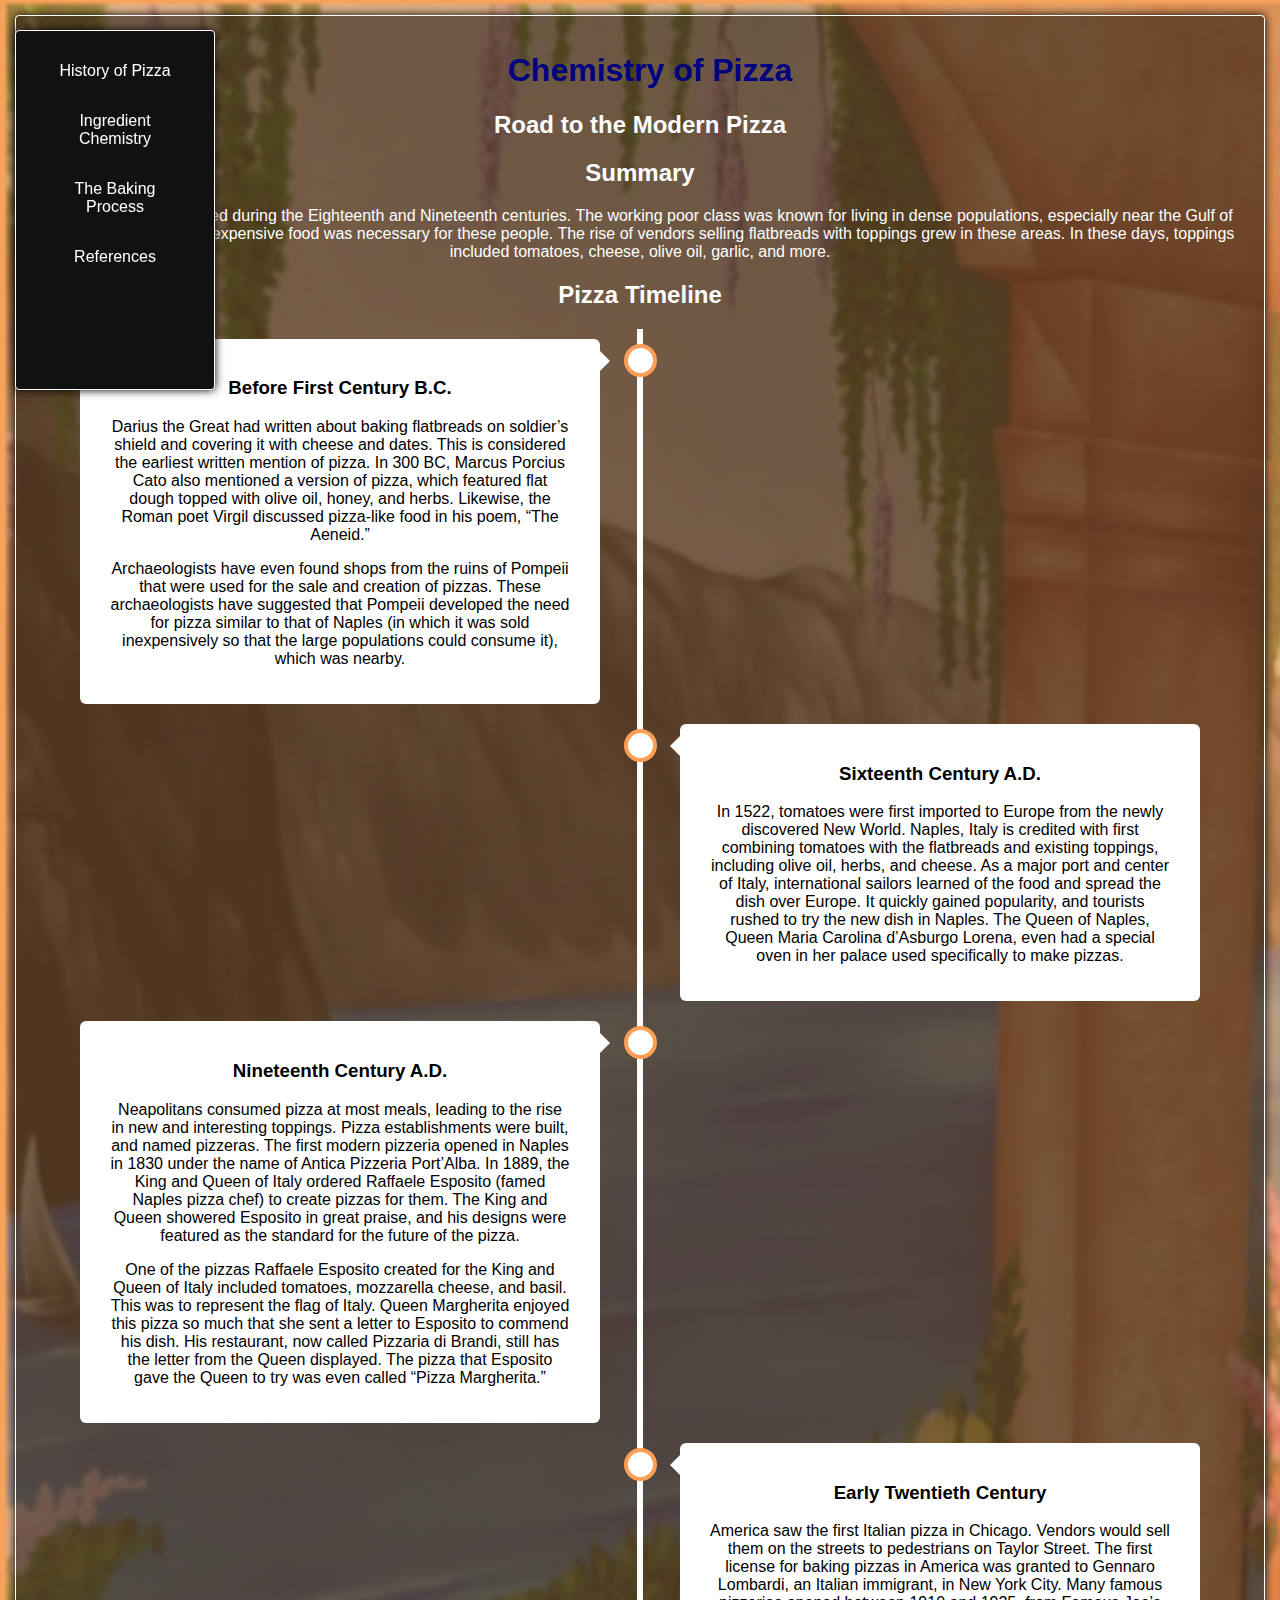
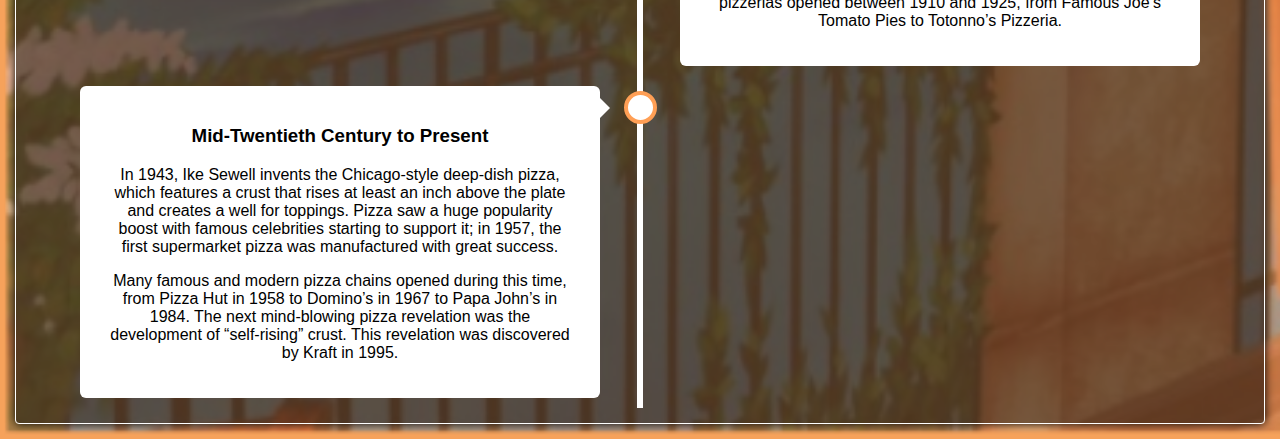
==== index.html @ 778a2cfd "Update index.html" ====
﻿<!DOCTYPE html>
<html>
<head>
  <link rel="stylesheet" type="text/css" href="pizzastyle.css">
  <link rel="stylesheet" type="text/css" href="time.css">
  <title>Chemistry of Pizza</title>
</head>

<body>
<div class="sidenav">
  <a href="./index.html">History of Pizza</a>
  <a href="./ingredients.html">Ingredient Chemistry</a>
  <a href="./baking.html">The Baking Process</a>
  <a href="./sources.html">References</a>
</div>

 <div class="content1">
	 <h1>Chemistry of Pizza</h1>
   
	<h2>Road to the Modern Pizza</h2>
 <h2>Summary</h2>
	<p>The city of Naples thrived during the Eighteenth and Nineteenth centuries. The working poor class was known for living in dense populations, especially near the Gulf of Naples. The need for inexpensive food was necessary for these people. The rise of vendors selling flatbreads with toppings grew in these areas. In these days, toppings included tomatoes, cheese, olive oil, garlic, and more. </p>
    	<h2>Pizza Timeline</h2>
	 <div class="timeline">
  <div class="container left">
    <div class="content">
  <h3>Before First Century B.C.</h3>
   <p>Darius the Great had written about baking flatbreads on soldier’s shield and covering it with cheese and dates. This is considered the earliest written mention of pizza. In 300 BC, Marcus Porcius Cato also mentioned a version of pizza, which featured flat dough topped with olive oil, honey, and herbs. Likewise, the Roman poet Virgil discussed pizza-like food in his poem, “The Aeneid.”</p>
   <p>Archaeologists have even found shops from the ruins of Pompeii that were used for the sale and creation of pizzas. These archaeologists have suggested that Pompeii developed the need for pizza similar to that of Naples (in which it was sold inexpensively so that the large populations could consume it), which was nearby.</p>
  </div>
  </div>
  <div class="container right">
    <div class="content">
<h3>Sixteenth Century A.D.</h3>
   <p>In 1522, tomatoes were first imported to Europe from the newly discovered New World. Naples, Italy is credited with first combining tomatoes with the flatbreads and existing toppings, including olive oil, herbs, and cheese. As a major port and center of Italy, international sailors learned of the food and spread the dish over Europe. It quickly gained popularity, and tourists rushed to try the new dish in Naples. The Queen of Naples, Queen Maria Carolina d’Asburgo Lorena, even had a special oven in her palace used specifically to make pizzas.</p>
	</div>
  </div>
  <div class="container left">
    <div class="content">    
  <h3>Nineteenth Century A.D.</h3>
   <p>Neapolitans consumed pizza at most meals, leading to the rise in new and interesting toppings. Pizza establishments were built, and named pizzeras. The first modern pizzeria opened in Naples in 1830 under the name of Antica Pizzeria Port’Alba. In 1889, the King and Queen of Italy ordered Raffaele Esposito (famed Naples pizza chef) to create pizzas for them. The King and Queen showered Esposito in great praise, and his designs were featured as the standard for the future of the pizza.</p>
   <p>One of the pizzas Raffaele Esposito created for the King and Queen of Italy included tomatoes, mozzarella cheese, and basil. This was to represent the flag of Italy. Queen Margherita enjoyed this pizza so much that she sent a letter to Esposito to commend his dish. His restaurant, now called Pizzaria di Brandi, still has the letter from the Queen displayed. The pizza that Esposito gave the Queen to try was even called “Pizza Margherita.”</p>
	    </div>
  </div>
  <div class="container right">
    <div class="content">
  <h3>Early Twentieth Century</h3>
   <p>America saw the first Italian pizza in Chicago. Vendors would sell them on the streets to pedestrians on Taylor Street. The first license for baking pizzas in America was granted to Gennaro Lombardi, an Italian immigrant, in New York City. Many famous pizzerias opened between 1910 and 1925, from Famous Joe’s Tomato Pies to Totonno’s Pizzeria.</p>
  </div>
  </div>
  <div class="container left">
    <div class="content">
<h3>Mid-Twentieth Century to Present</h3>
   <p>In 1943, Ike Sewell invents the Chicago-style deep-dish pizza, which features a crust that rises at least an inch above the plate and creates a well for toppings. Pizza saw a huge popularity boost with famous celebrities starting to support it; in 1957, the first supermarket pizza was manufactured with great success.</p>
   <p>Many famous and modern pizza chains opened during this time, from Pizza Hut in 1958 to Domino’s in 1967 to Papa John’s in 1984. The next mind-blowing pizza revelation was the development of “self-rising” crust. This revelation was discovered by Kraft in 1995.</p>
 </div>
  </div>
	  </div>
</body>
</html>
---- pizzastyle.css ----
body {
    
    background-image: url("pizzabeige.PNG");
    background-repeat: no-repeat;
    background-size: cover;
}

#borderimg {
    border: 10px solid transparent;
    padding: 15px;
    border-image: url("slice.png") 30 round;
}

body > div {
    text-align: center;
    padding: 15px;
    color: white;
    border: 1px solid white;
    border-radius: 4px;
    box-shadow: 0px 0px 10px black;
    background-color: rgba(.8, .8, .8, 0.5);
    margin: 15px;
    
}

h1 {
    color: navy;
    margin-left: 20px;
}

* {
    box-sizing: border-box;
}

body {
    margin: 0;
    font-family: Arial, Helvetica, sans-serif;
}

/* Style the side navigation */
.sidenav {
    height: 40vh;
    width: 200px;
    position: fixed;
    z-index: 1;
    top: 5;
    left: 0;
    background-color: #111;
    overflow-x: hidden;
}


/* Side navigation links */
.sidenav a {
    color: white;
    padding: 16px;
    text-decoration: none;
    display: block;
}

/* Change color on hover */
.sidenav a:hover {
    background-color: #ddd;
    color: black;
}
.content2 {
    margin-left: 200px;
    
/* Style the content */
.content1 {
    margin-left: 200px;
    padding-left: 20px;
}
---- time.css ----
* {
    box-sizing: border-box;
}

body {
    background-color: #474e5d;
    font-family: Helvetica, sans-serif;
}

/* The actual timeline (the vertical ruler) */
.timeline {
    position: relative;
    max-width: 1200px;
    margin: 0 auto;
}

/* The actual timeline (the vertical ruler) */
.timeline::after {
    content: '';
    position: absolute;
    width: 6px;
    background-color: white;
    top: 0;
    bottom: 0;
    left: 50%;
    margin-left: -3px;
}

/* Container around content */
.container {
    padding: 10px 40px;
    position: relative;
    background-color: inherit;
    width: 50%;
}

/* The circles on the timeline */
.container::after {
    content: '';
    position: absolute;
    width: 25px;
    height: 25px;
    right: -17px;
    background-color: white;
    border: 4px solid #FF9F55;
    top: 15px;
    border-radius: 50%;
    z-index: 1;
}

/* Place the container to the left */
.left {
    left: 0;
}

/* Place the container to the right */
.right {
    left: 50%;
}

/* Add arrows to the left container (pointing right) */
.left::before {
    content: " ";
    height: 0;
    position: absolute;
    top: 22px;
    width: 0;
    z-index: 1;
    right: 30px;
    border: medium solid white;
    border-width: 10px 0 10px 10px;
    border-color: transparent transparent transparent white;
}

/* Add arrows to the right container (pointing left) */
.right::before {
    content: " ";
    height: 0;
    position: absolute;
    top: 22px;
    width: 0;
    z-index: 1;
    left: 30px;
    border: medium solid white;
    border-width: 10px 10px 10px 0;
    border-color: transparent white transparent transparent;
}

/* Fix the circle for containers on the right side */
.right::after {
    left: -16px;
}

/* The actual content */
.content {
    padding: 20px 30px;
    background-color: white;
    position: relative;
    border-radius: 6px;
    color: black;
}

/* Media queries - Responsive timeline on screens less than 600px wide */
@media screen and (max-width: 600px) {
  /* Place the timelime to the left */
  .timeline::after {
    left: 31px;
  }
  
  /* Full-width containers */
  .container {
    width: 100%;
    padding-left: 70px;
    padding-right: 25px;
  }
  
  /* Make sure that all arrows are pointing leftwards */
  .container::before {
    left: 60px;
    border: medium solid white;
    border-width: 10px 10px 10px 0;
    border-color: transparent white transparent transparent;
  }

  /* Make sure all circles are at the same spot */
  .left::after, .right::after {
    left: 15px;
  }
  
  /* Make all right containers behave like the left ones */
  .right {
    left: 0%;
  }
}
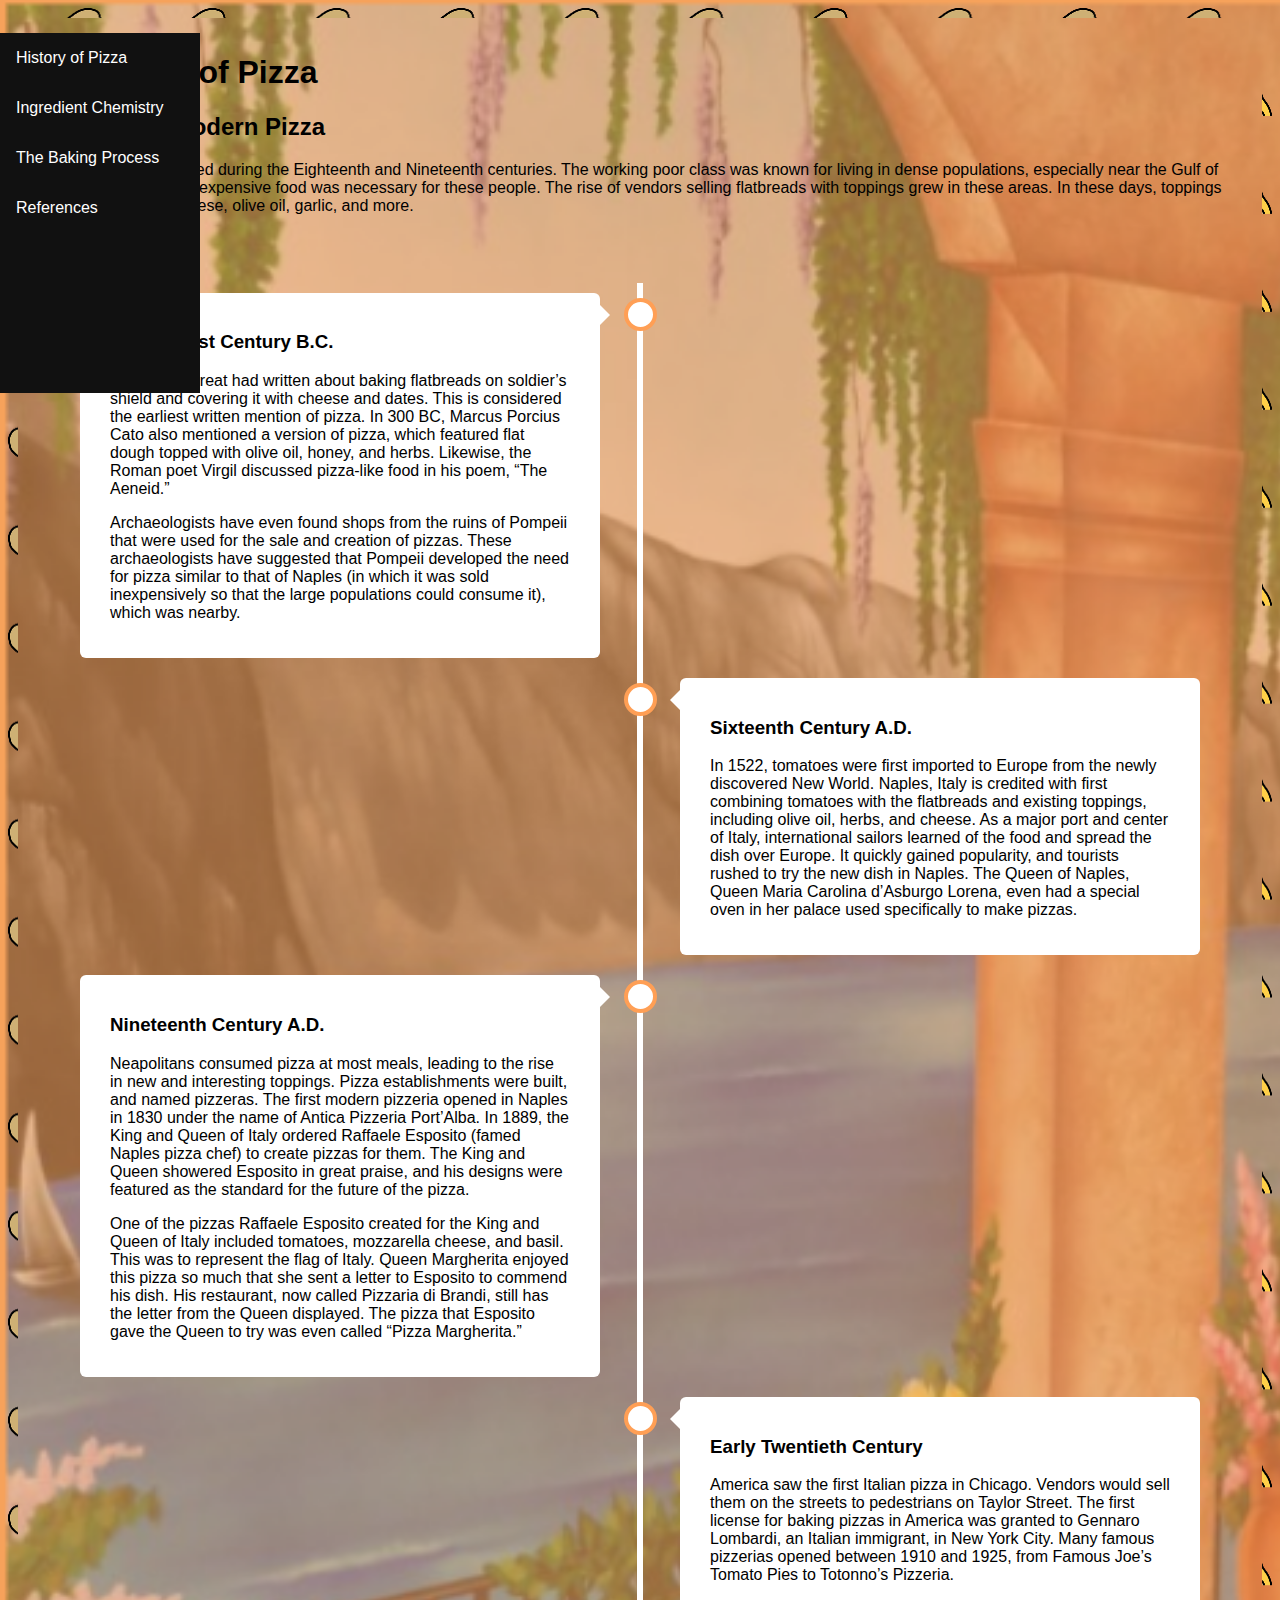
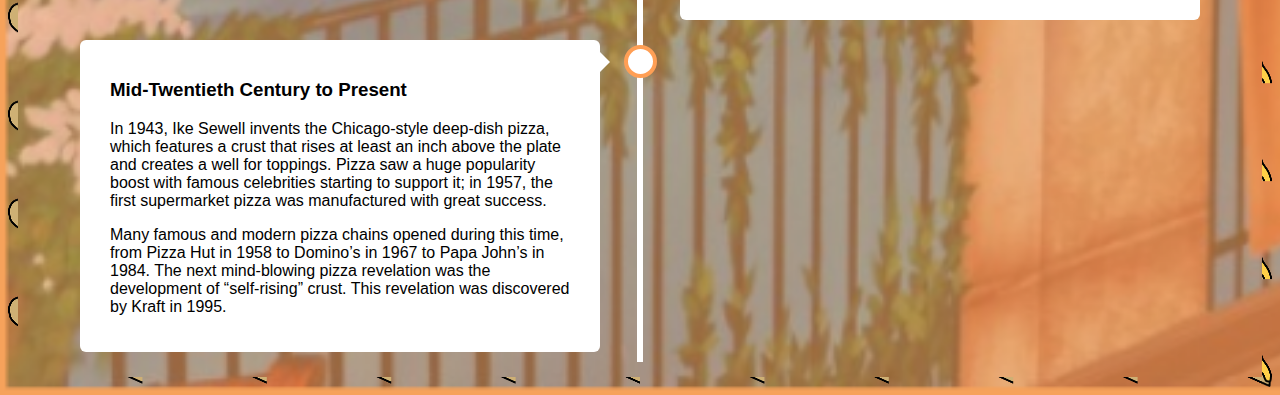
==== commit 093c1e77: "Update index.html" ====
--- a/index.html
+++ b/index.html
@@ -18,7 +18,6 @@
 	 <h1>Chemistry of Pizza</h1>
    
 	<h2>Road to the Modern Pizza</h2>
- <h2>Summary</h2>
 	<p>The city of Naples thrived during the Eighteenth and Nineteenth centuries. The working poor class was known for living in dense populations, especially near the Gulf of Naples. The need for inexpensive food was necessary for these people. The rise of vendors selling flatbreads with toppings grew in these areas. In these days, toppings included tomatoes, cheese, olive oil, garlic, and more. </p>
     	<h2>Pizza Timeline</h2>
 	 <div class="timeline">
--- a/pizzastyle.css
+++ b/pizzastyle.css
@@ -3,13 +3,10 @@
     background-image: url("pizzabeige.PNG");
     background-repeat: no-repeat;
     background-size: cover;
-}
-
-#borderimg {
     border: 10px solid transparent;
     padding: 15px;
     border-image: url("slice.png") 30 round;
-}
+
 
 body > div {
     text-align: center;
@@ -23,10 +20,7 @@
     
 }
 
-h1 {
-    color: navy;
-    margin-left: 20px;
-}
+
 
 * {
     box-sizing: border-box;
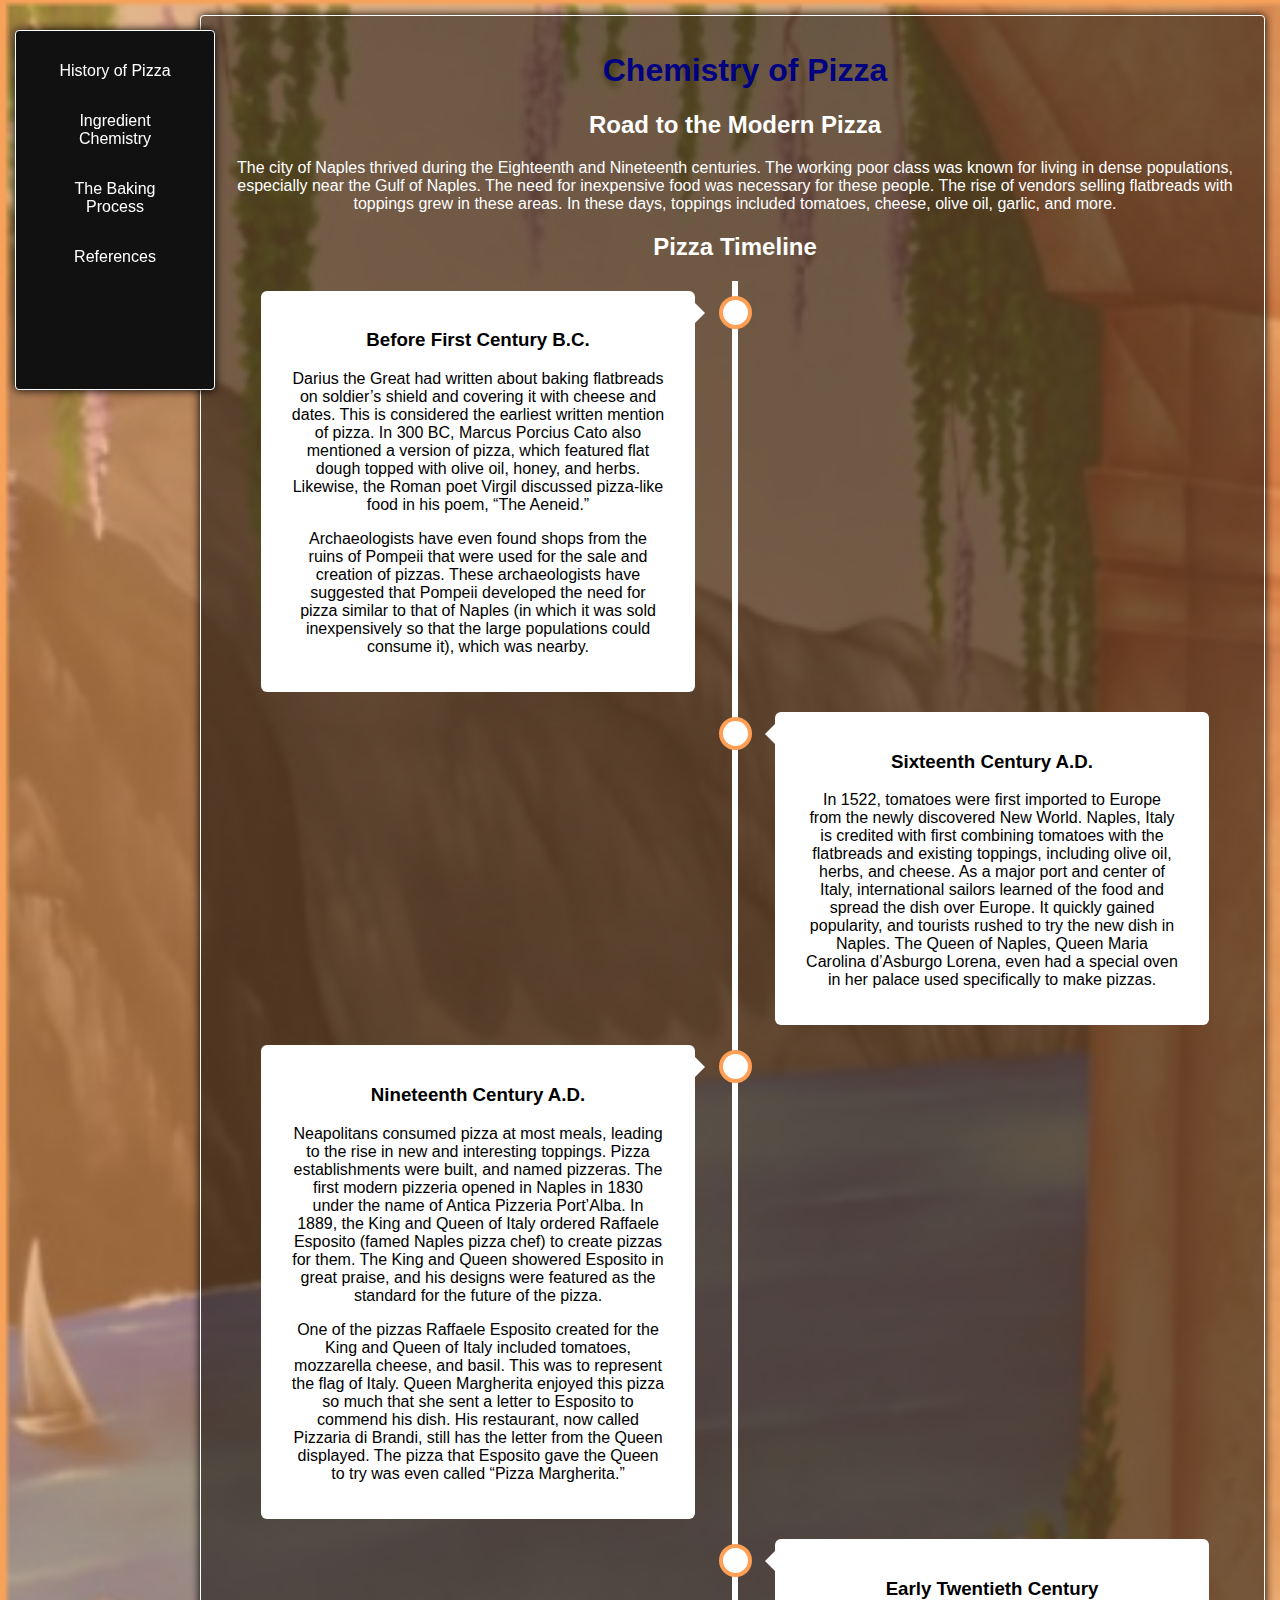
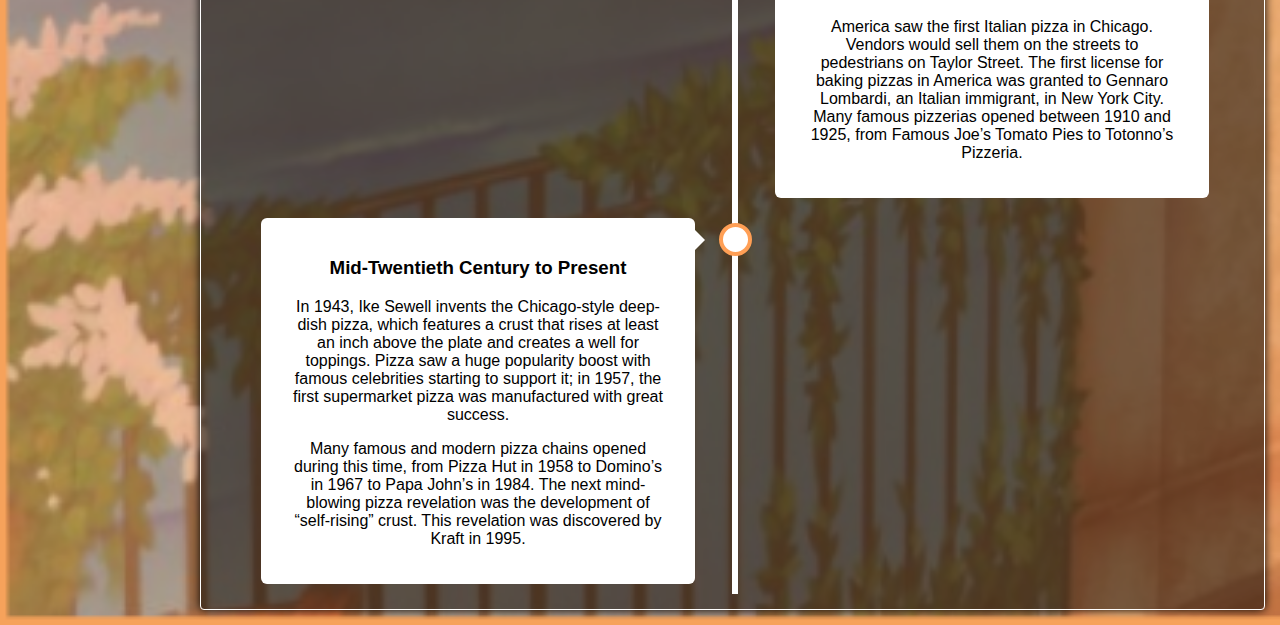
==== commit f4857350: "Update index.html" ====
--- a/index.html
+++ b/index.html
@@ -16,6 +16,7 @@
 
  <div class="content1">
 	 <h1>Chemistry of Pizza</h1>
+	 <div>
    
 	<h2>Road to the Modern Pizza</h2>
 	<p>The city of Naples thrived during the Eighteenth and Nineteenth centuries. The working poor class was known for living in dense populations, especially near the Gulf of Naples. The need for inexpensive food was necessary for these people. The rise of vendors selling flatbreads with toppings grew in these areas. In these days, toppings included tomatoes, cheese, olive oil, garlic, and more. </p>
@@ -54,6 +55,7 @@
    <p>Many famous and modern pizza chains opened during this time, from Pizza Hut in 1958 to Domino’s in 1967 to Papa John’s in 1984. The next mind-blowing pizza revelation was the development of “self-rising” crust. This revelation was discovered by Kraft in 1995.</p>
  </div>
   </div>
+		 </div>
 	  </div>
 </body>
 </html>
--- a/pizzastyle.css
+++ b/pizzastyle.css
@@ -3,10 +3,13 @@
     background-image: url("pizzabeige.PNG");
     background-repeat: no-repeat;
     background-size: cover;
+}
+
+#borderimg {
     border: 10px solid transparent;
     padding: 15px;
-    border-image: url("slice.png") 30 round;
-
+    border-image: url(slice.png) 30 round;
+}
 
 body > div {
     text-align: center;
@@ -20,7 +23,10 @@
     
 }
 
-
+h1 {
+    color: navy;
+    margin-left: 20px;
+}
 
 * {
     box-sizing: border-box;
@@ -57,12 +63,26 @@
     background-color: #ddd;
     color: black;
 }
-.content2 {
-    margin-left: 200px;
-    
+
 /* Style the content */
 .content1 {
     margin-left: 200px;
     padding-left: 20px;
 }
+</style>
+</head>
+<body>
 
+<div class="sidenav">
+  <a href="#">Link</a>
+  <a href="#">Link</a>
+  <a href="#">Link</a>
+</div>
+
+<div class="content">
+  <h2>CSS Template</h2>
+  <p>A full-height, fixed sidenav and content.</p>
+</div>
+
+</body>
+</html>
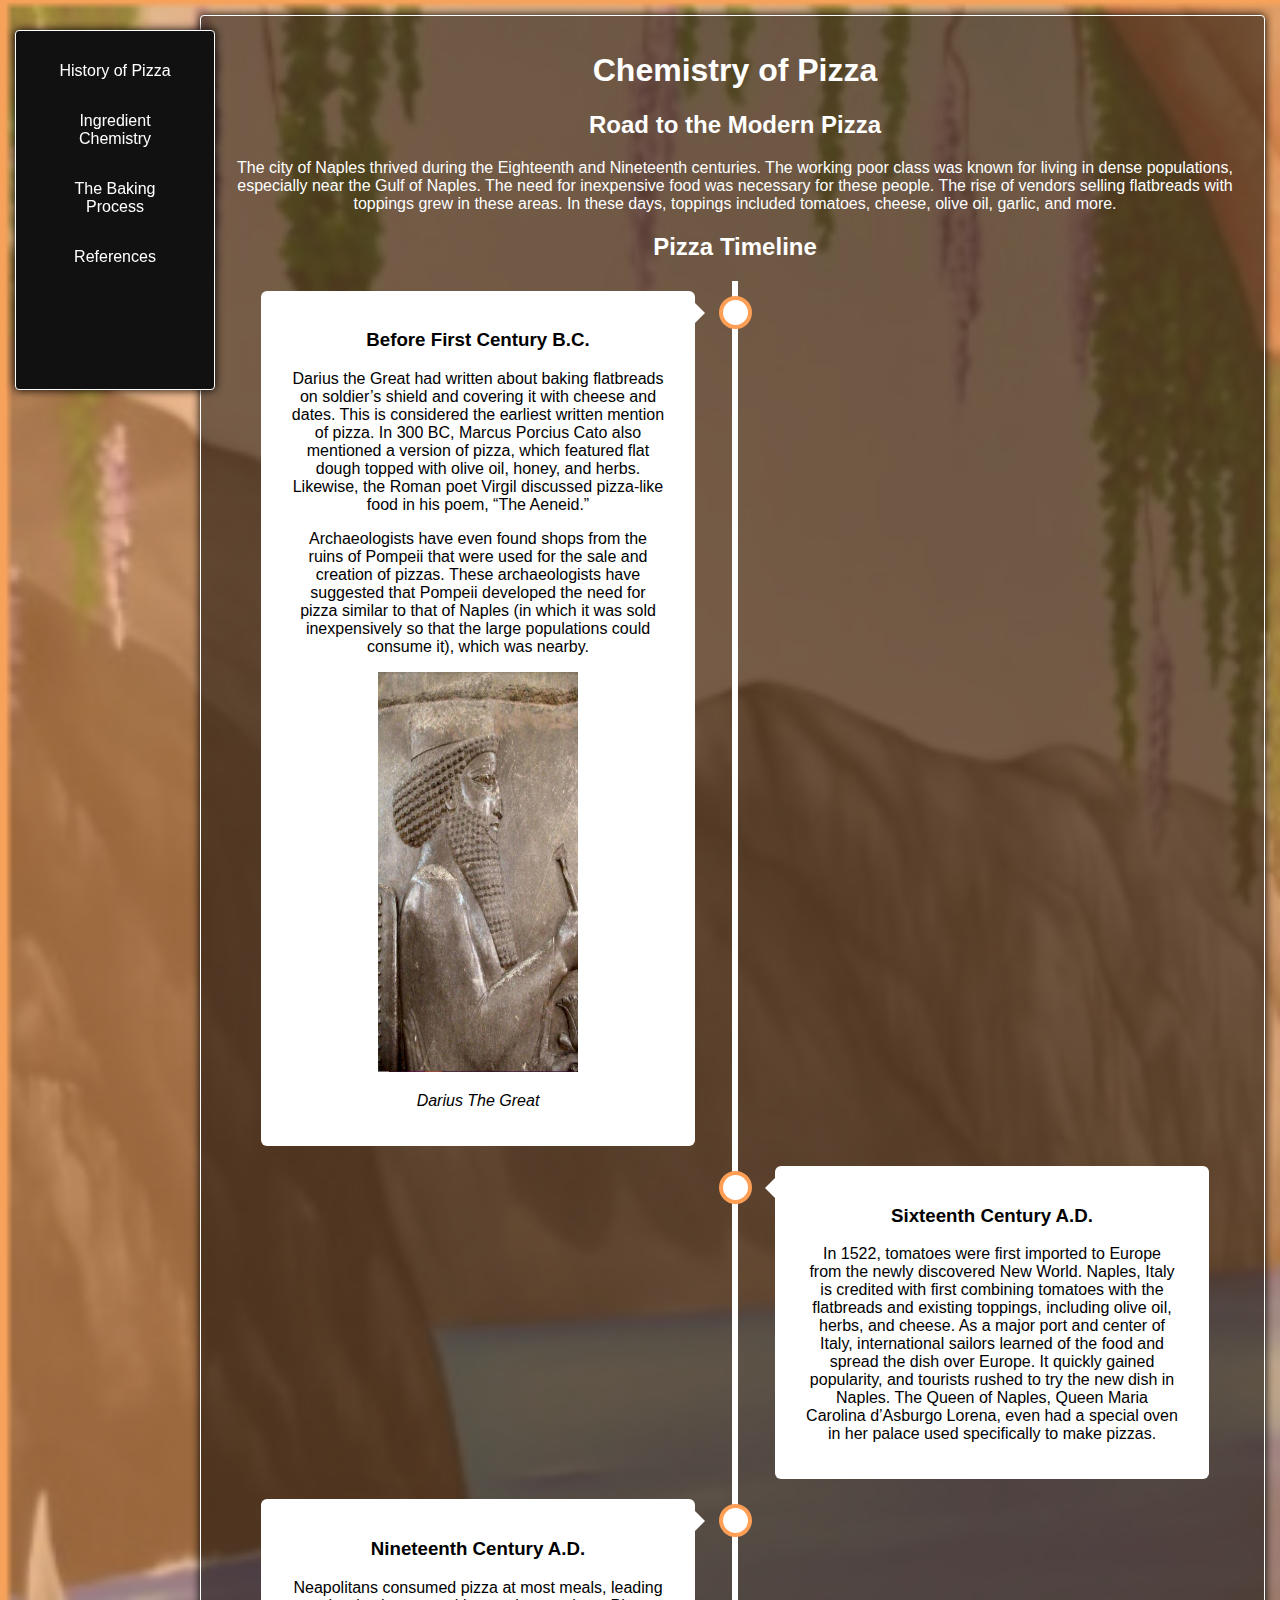
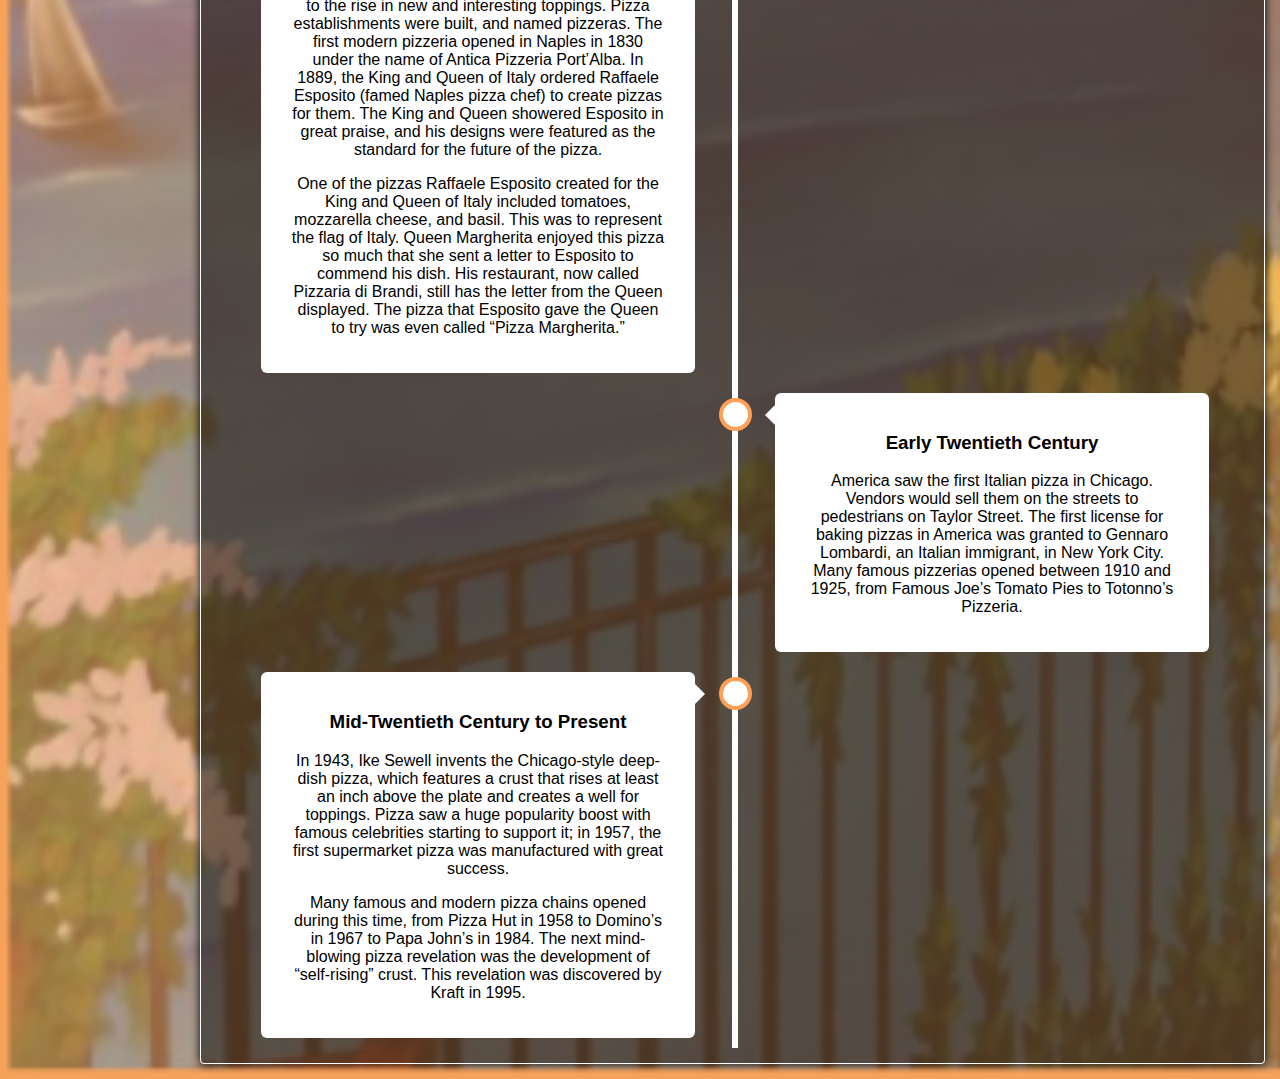
==== commit 41d2c4d4: "Update index.html" ====
--- a/index.html
+++ b/index.html
@@ -27,7 +27,9 @@
   <h3>Before First Century B.C.</h3>
    <p>Darius the Great had written about baking flatbreads on soldier’s shield and covering it with cheese and dates. This is considered the earliest written mention of pizza. In 300 BC, Marcus Porcius Cato also mentioned a version of pizza, which featured flat dough topped with olive oil, honey, and herbs. Likewise, the Roman poet Virgil discussed pizza-like food in his poem, “The Aeneid.”</p>
    <p>Archaeologists have even found shops from the ruins of Pompeii that were used for the sale and creation of pizzas. These archaeologists have suggested that Pompeii developed the need for pizza similar to that of Naples (in which it was sold inexpensively so that the large populations could consume it), which was nearby.</p>
-  </div>
+  <img src="darius.PNG"  width="200" height="400">
+	    <p><i>Darius The Great</i></p>
+	  </div>
   </div>
   <div class="container right">
     <div class="content">
--- a/pizzastyle.css
+++ b/pizzastyle.css
@@ -23,10 +23,7 @@
     
 }
 
-h1 {
-    color: navy;
-    margin-left: 20px;
-}
+
 
 * {
     box-sizing: border-box;
@@ -63,8 +60,13 @@
     background-color: #ddd;
     color: black;
 }
+.column {
+    column-count: 4;
+}
+.content2 {
+    margin-left: 200px;
+}
 
-/* Style the content */
 .content1 {
     margin-left: 200px;
     padding-left: 20px;
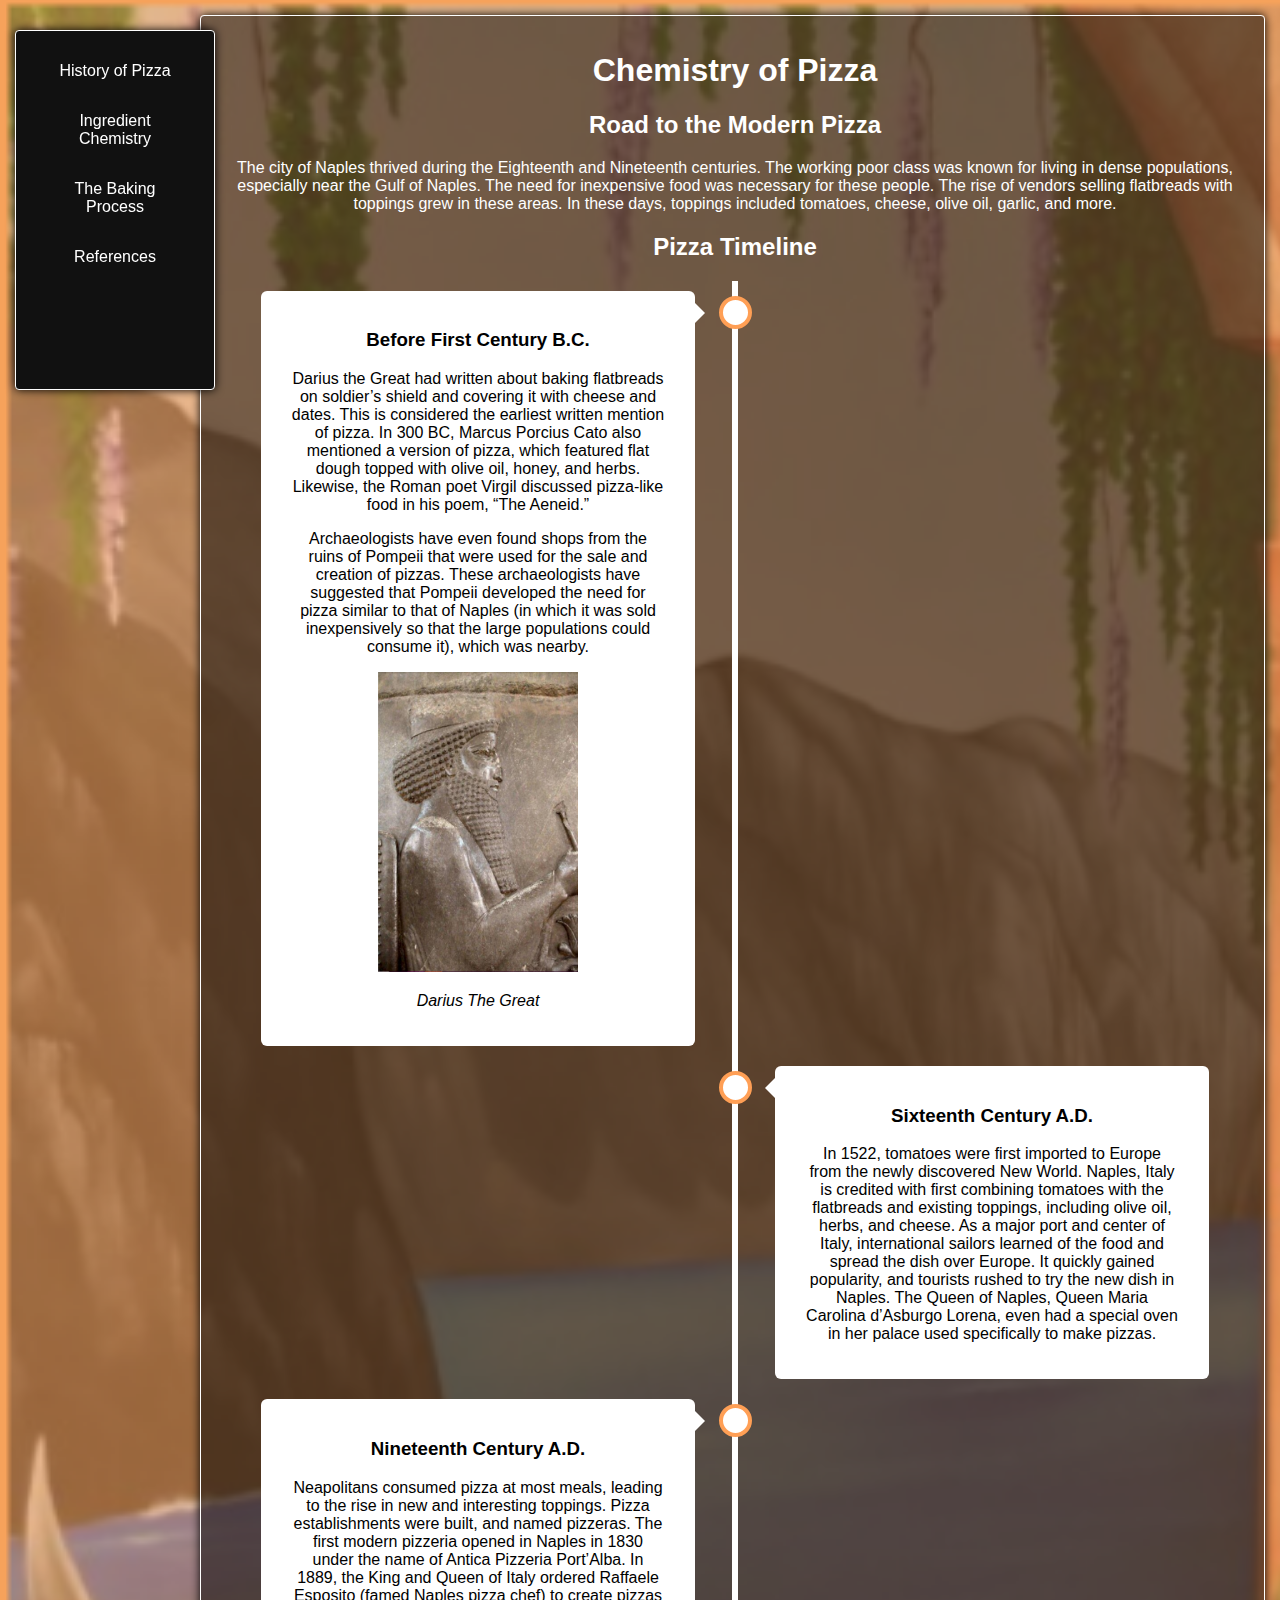
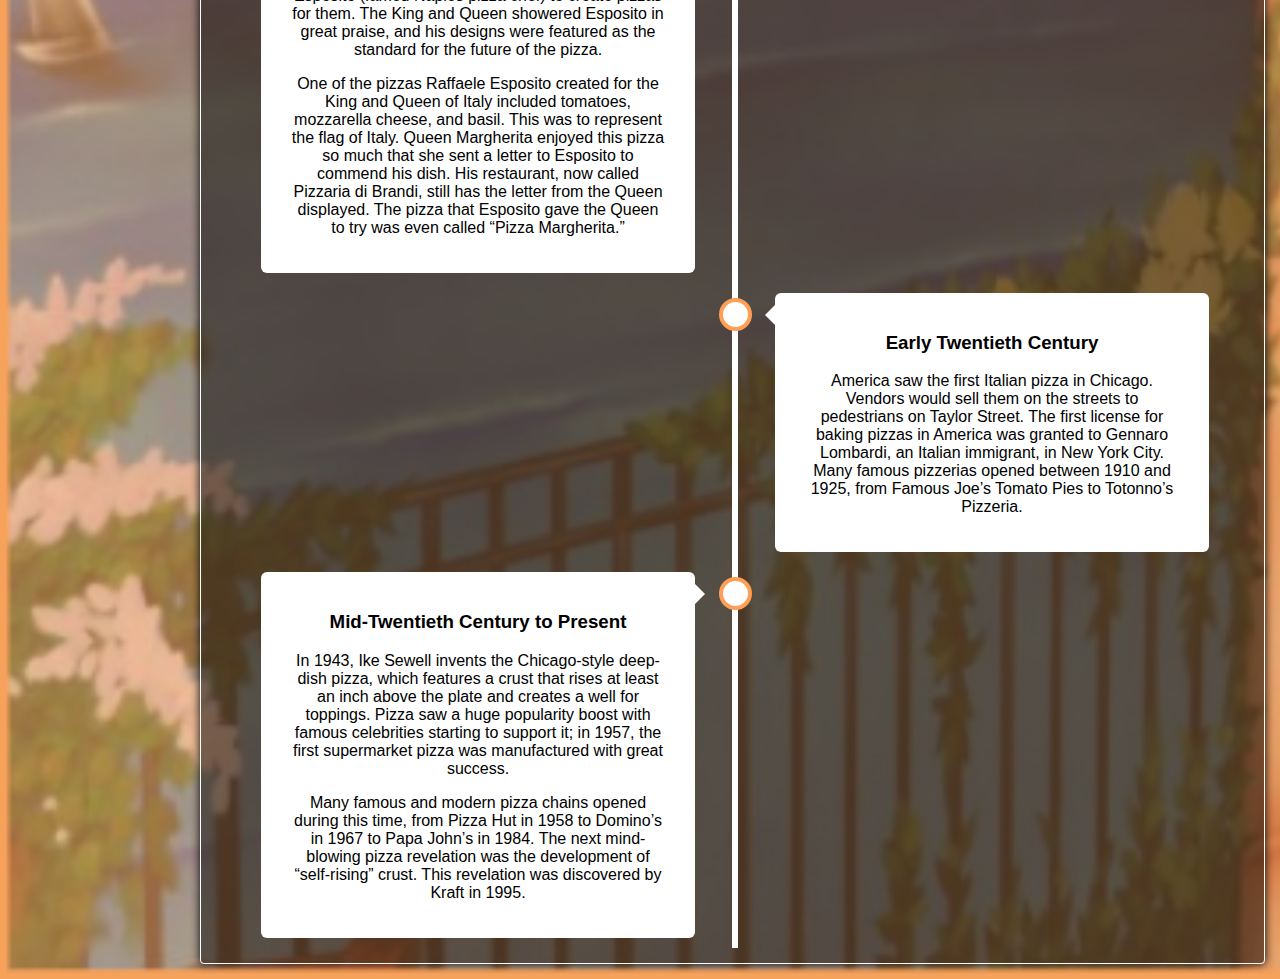
==== commit 20852c27: "Update index.html" ====
--- a/index.html
+++ b/index.html
@@ -27,7 +27,7 @@
   <h3>Before First Century B.C.</h3>
    <p>Darius the Great had written about baking flatbreads on soldier’s shield and covering it with cheese and dates. This is considered the earliest written mention of pizza. In 300 BC, Marcus Porcius Cato also mentioned a version of pizza, which featured flat dough topped with olive oil, honey, and herbs. Likewise, the Roman poet Virgil discussed pizza-like food in his poem, “The Aeneid.”</p>
    <p>Archaeologists have even found shops from the ruins of Pompeii that were used for the sale and creation of pizzas. These archaeologists have suggested that Pompeii developed the need for pizza similar to that of Naples (in which it was sold inexpensively so that the large populations could consume it), which was nearby.</p>
-  <img src="darius.PNG"  width="200" height="400">
+  <img src="darius.PNG"  width="200" height="300">
 	    <p><i>Darius The Great</i></p>
 	  </div>
   </div>
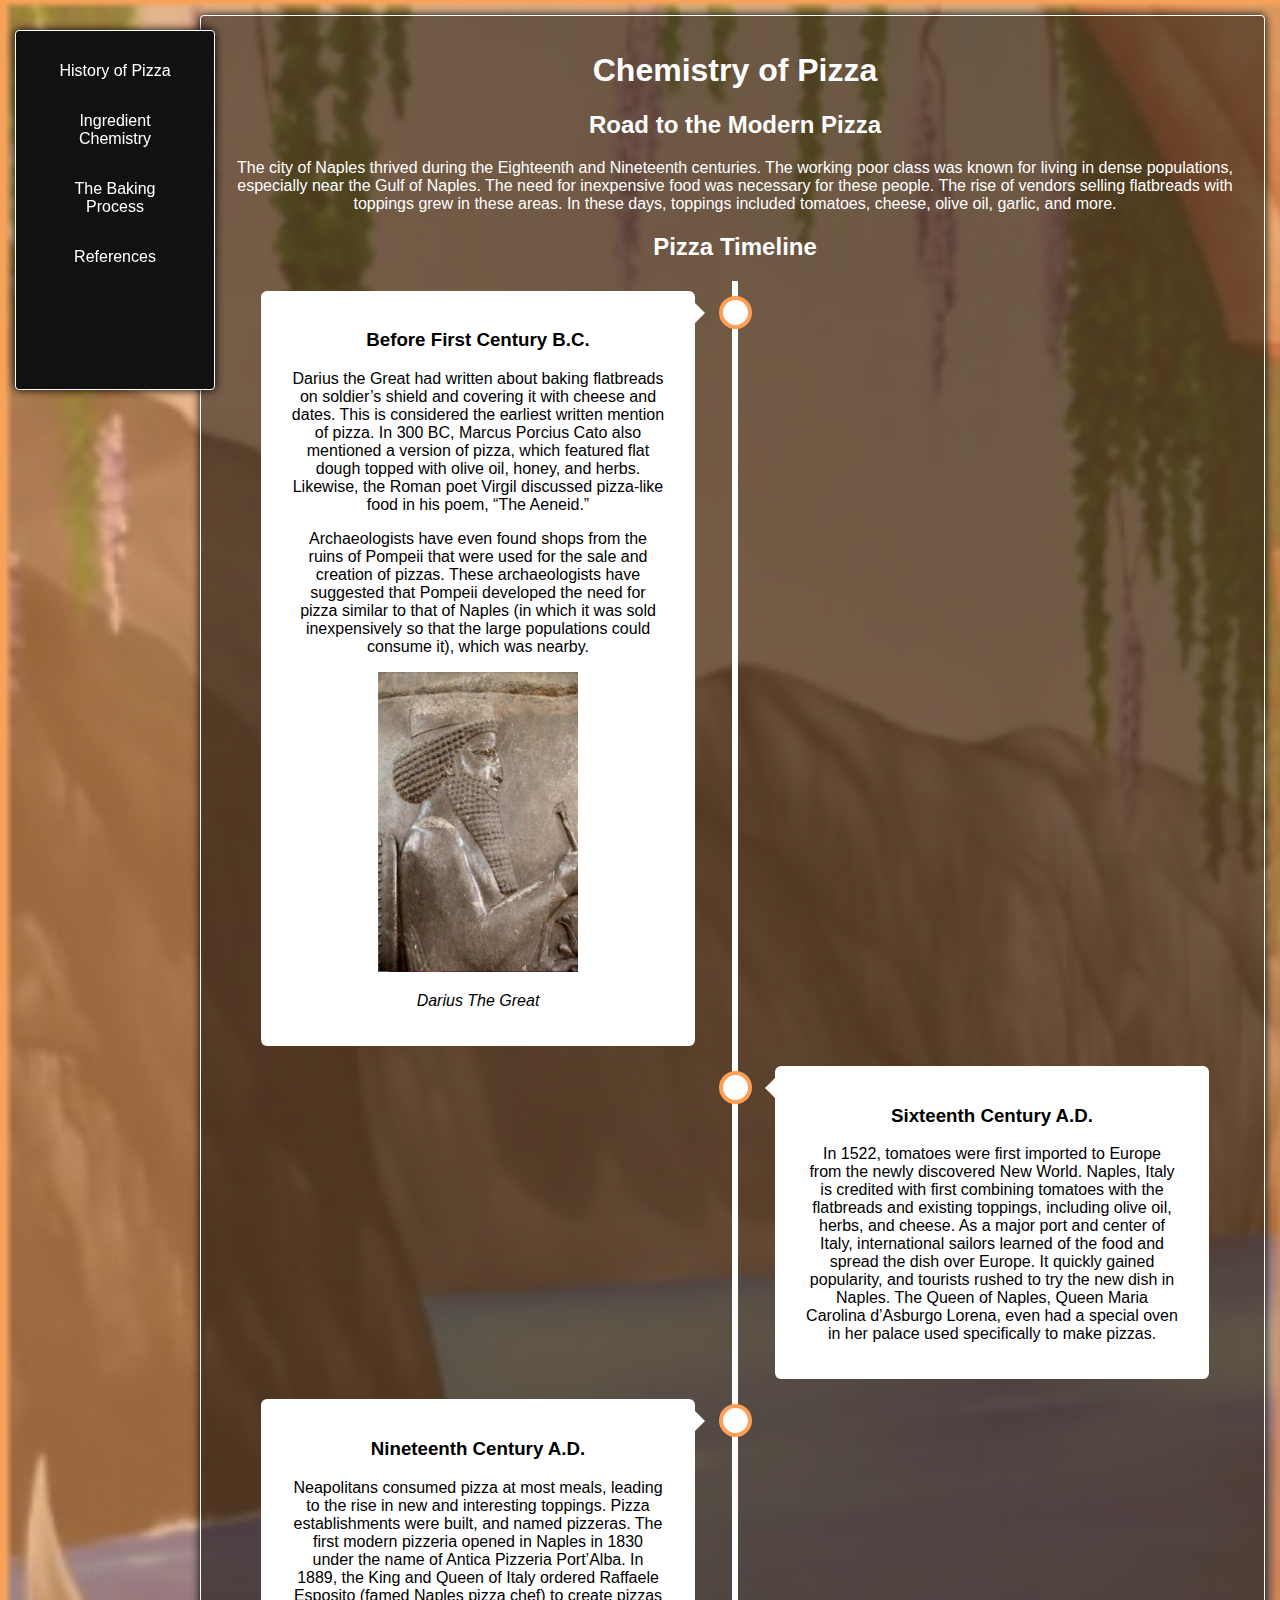
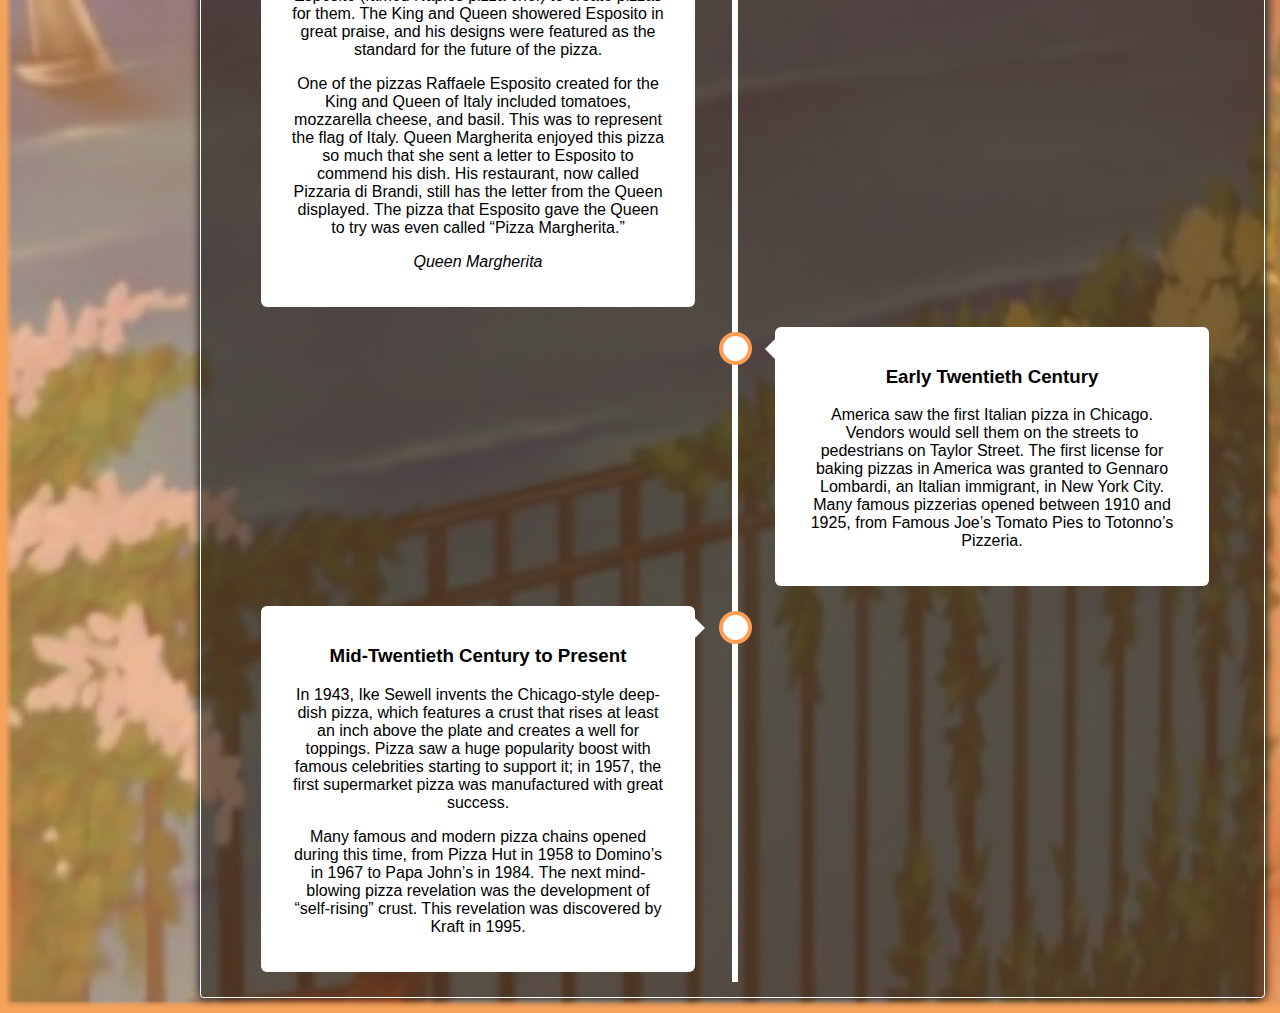
==== commit 11039162: "Update index.html" ====
--- a/index.html
+++ b/index.html
@@ -42,6 +42,8 @@
   <h3>Nineteenth Century A.D.</h3>
    <p>Neapolitans consumed pizza at most meals, leading to the rise in new and interesting toppings. Pizza establishments were built, and named pizzeras. The first modern pizzeria opened in Naples in 1830 under the name of Antica Pizzeria Port’Alba. In 1889, the King and Queen of Italy ordered Raffaele Esposito (famed Naples pizza chef) to create pizzas for them. The King and Queen showered Esposito in great praise, and his designs were featured as the standard for the future of the pizza.</p>
    <p>One of the pizzas Raffaele Esposito created for the King and Queen of Italy included tomatoes, mozzarella cheese, and basil. This was to represent the flag of Italy. Queen Margherita enjoyed this pizza so much that she sent a letter to Esposito to commend his dish. His restaurant, now called Pizzaria di Brandi, still has the letter from the Queen displayed. The pizza that Esposito gave the Queen to try was even called “Pizza Margherita.”</p>
+	    <p> </p>
+	    <p><i>Queen Margherita</i></p>
 	    </div>
   </div>
   <div class="container right">
--- a/pizzastyle.css
+++ b/pizzastyle.css
@@ -60,6 +60,9 @@
     background-color: #ddd;
     color: black;
 }
+.column2 {
+    column-count: 9;
+}
 .column {
     column-count: 4;
 }
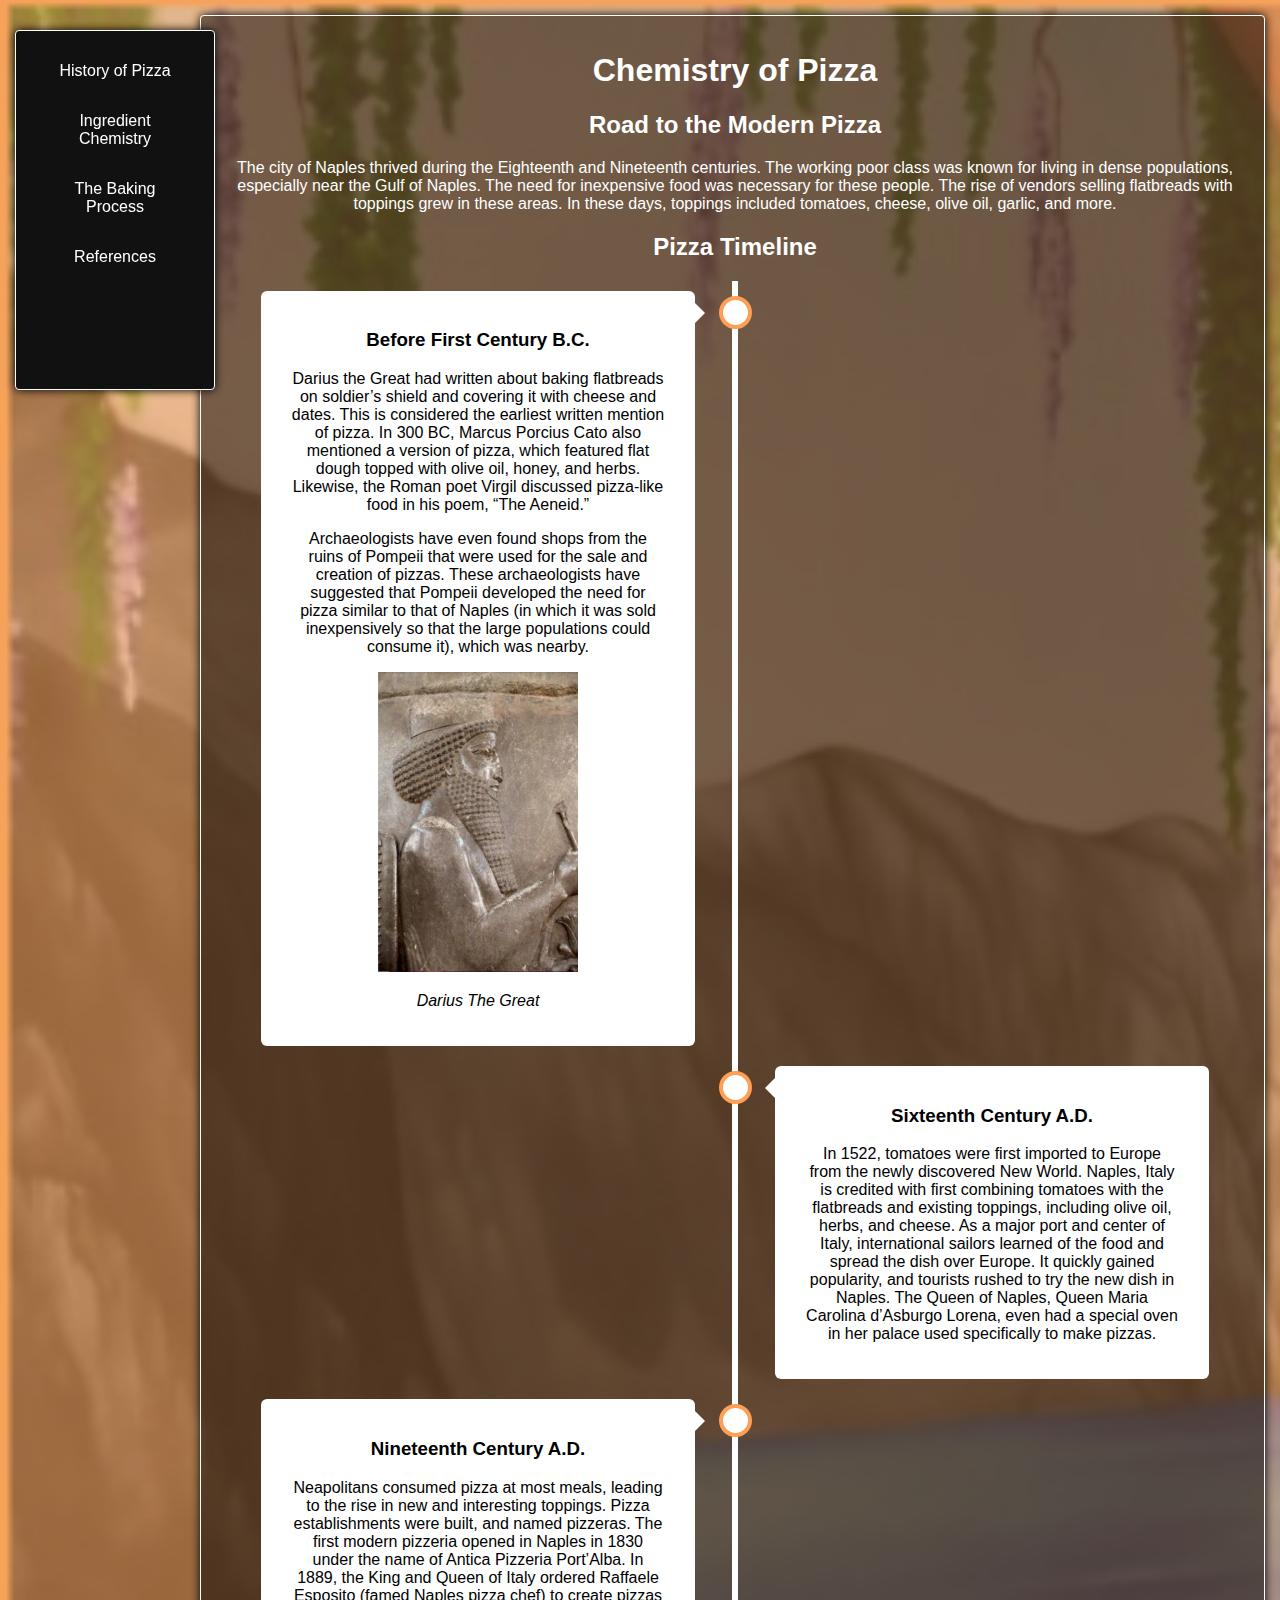
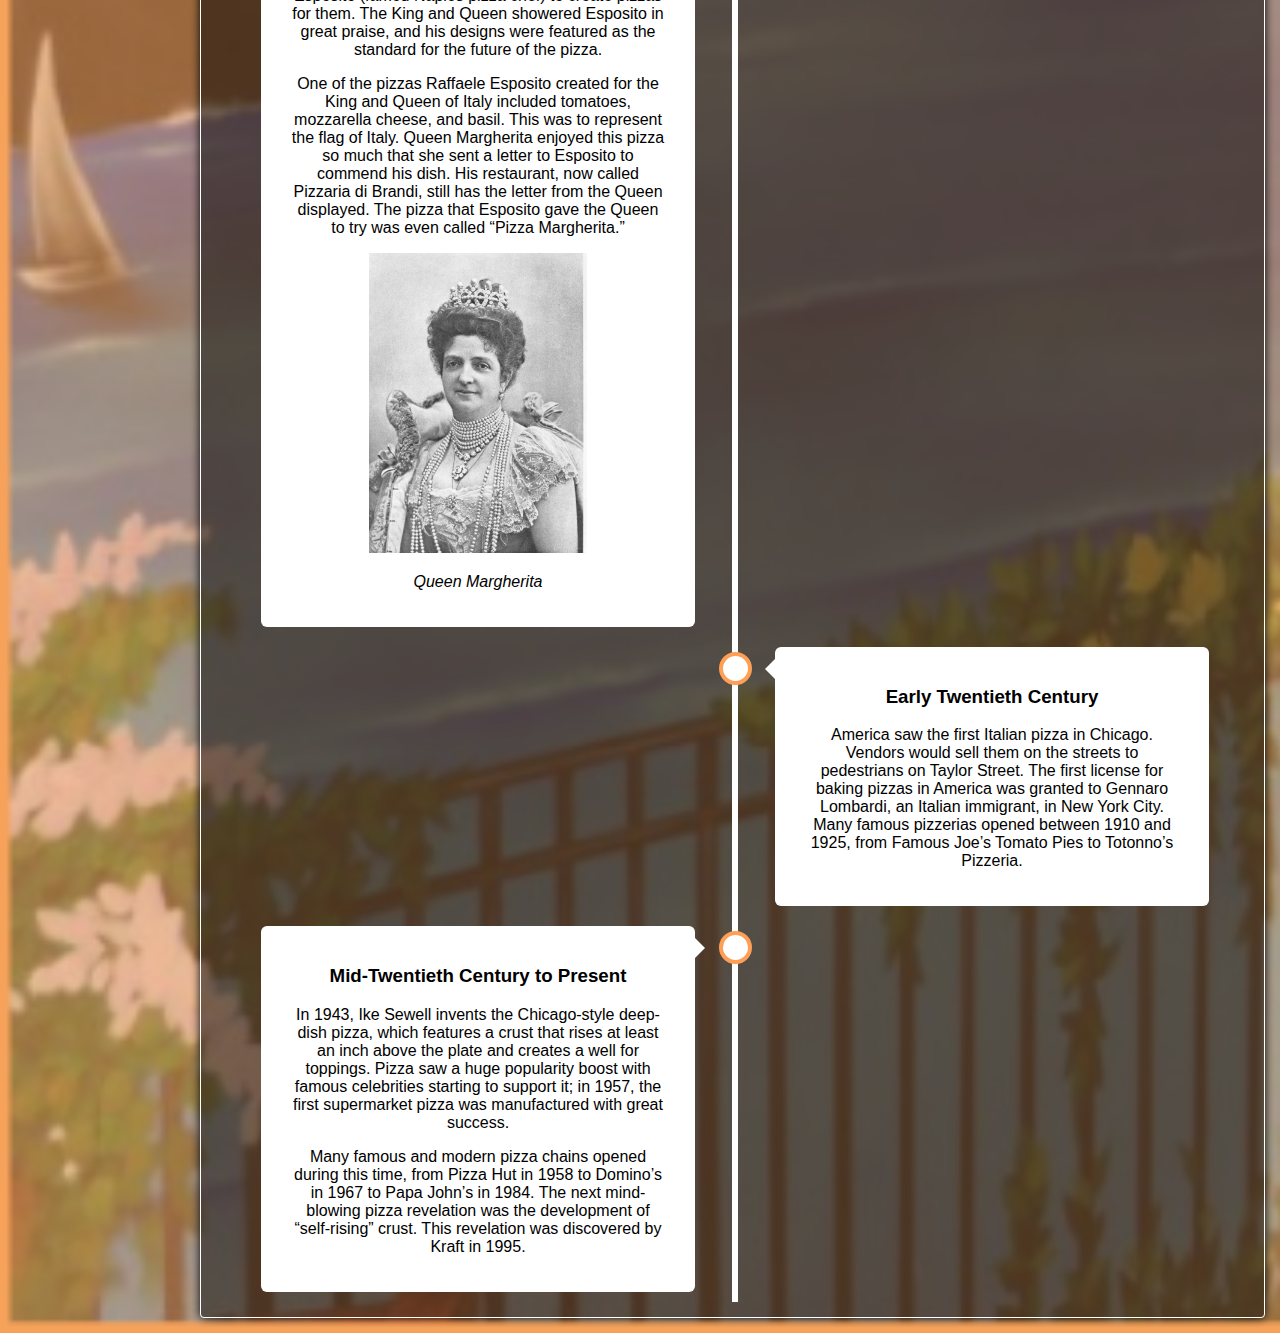
==== commit 3d6ebe36: "Update index.html" ====
--- a/index.html
+++ b/index.html
@@ -42,7 +42,7 @@
   <h3>Nineteenth Century A.D.</h3>
    <p>Neapolitans consumed pizza at most meals, leading to the rise in new and interesting toppings. Pizza establishments were built, and named pizzeras. The first modern pizzeria opened in Naples in 1830 under the name of Antica Pizzeria Port’Alba. In 1889, the King and Queen of Italy ordered Raffaele Esposito (famed Naples pizza chef) to create pizzas for them. The King and Queen showered Esposito in great praise, and his designs were featured as the standard for the future of the pizza.</p>
    <p>One of the pizzas Raffaele Esposito created for the King and Queen of Italy included tomatoes, mozzarella cheese, and basil. This was to represent the flag of Italy. Queen Margherita enjoyed this pizza so much that she sent a letter to Esposito to commend his dish. His restaurant, now called Pizzaria di Brandi, still has the letter from the Queen displayed. The pizza that Esposito gave the Queen to try was even called “Pizza Margherita.”</p>
-	    <p> </p>
+	    <p> <img src="marg.png"  height="300"></p>
 	    <p><i>Queen Margherita</i></p>
 	    </div>
   </div>
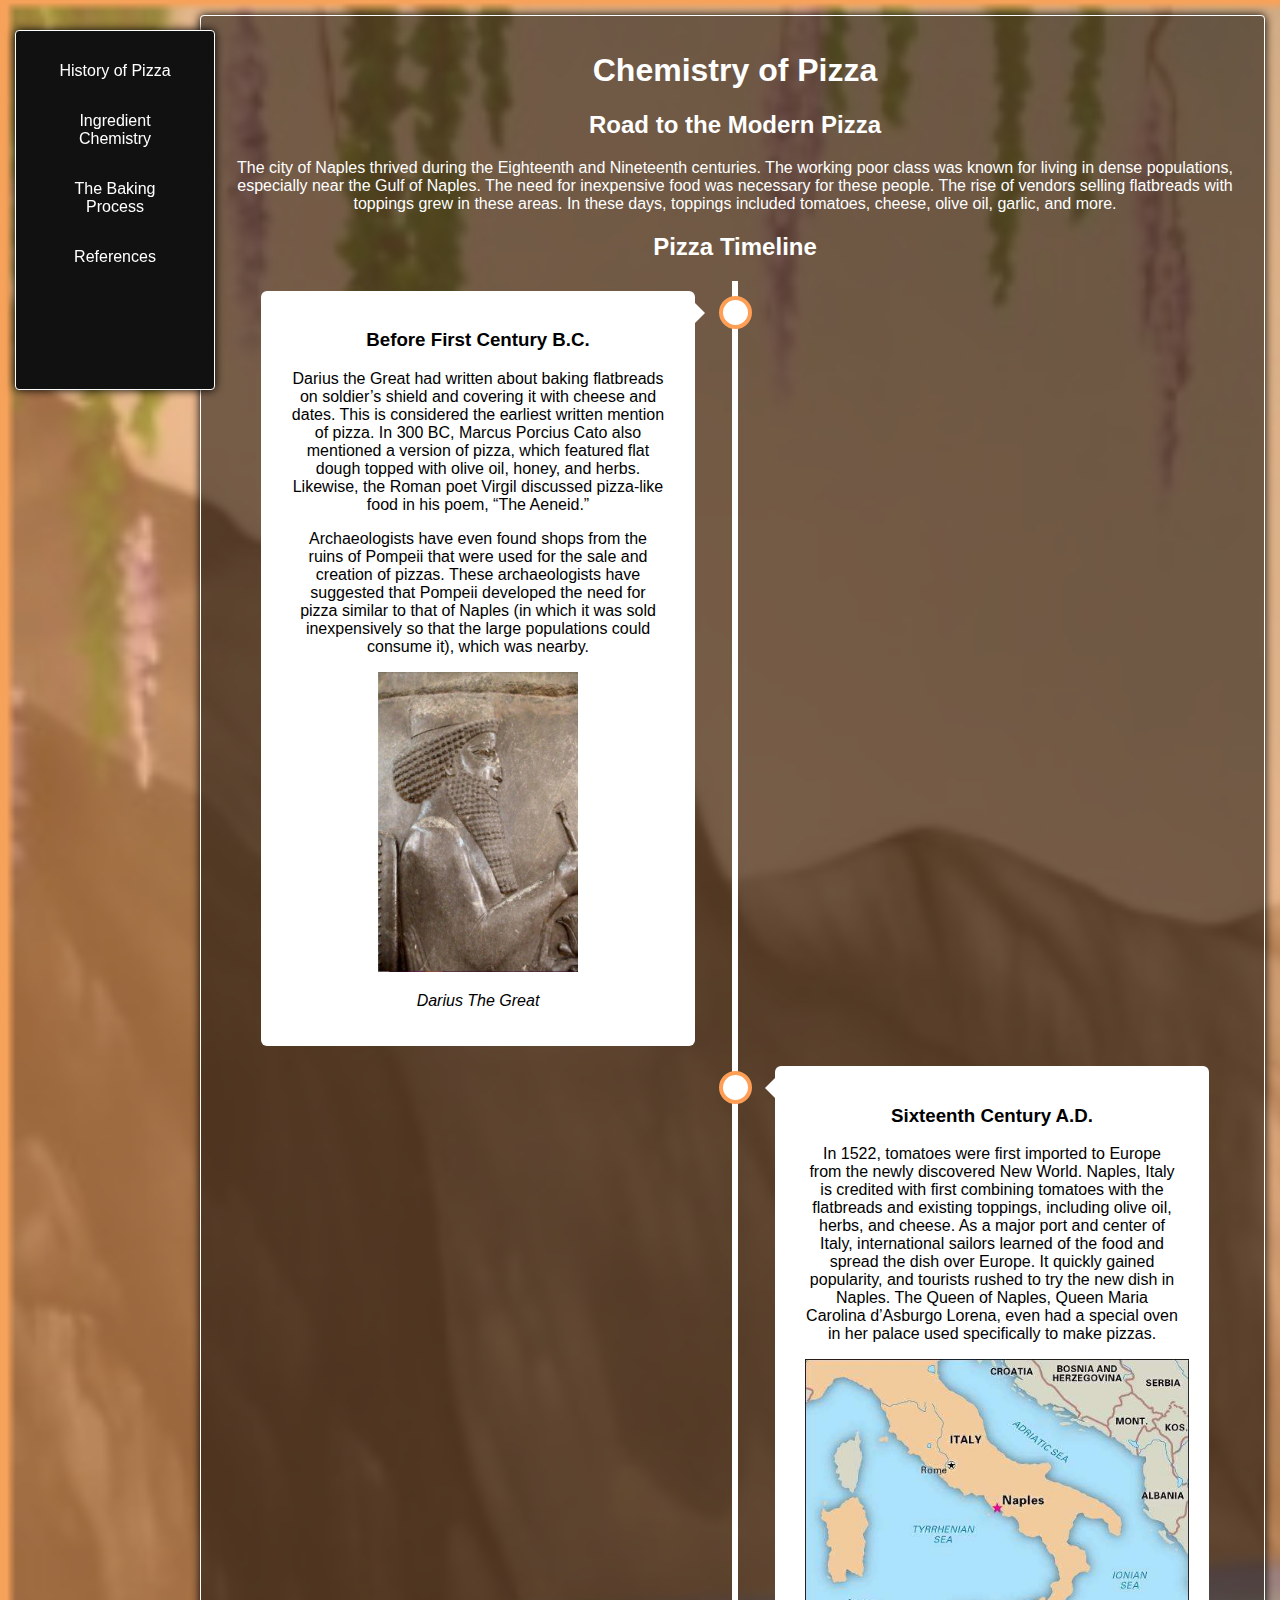
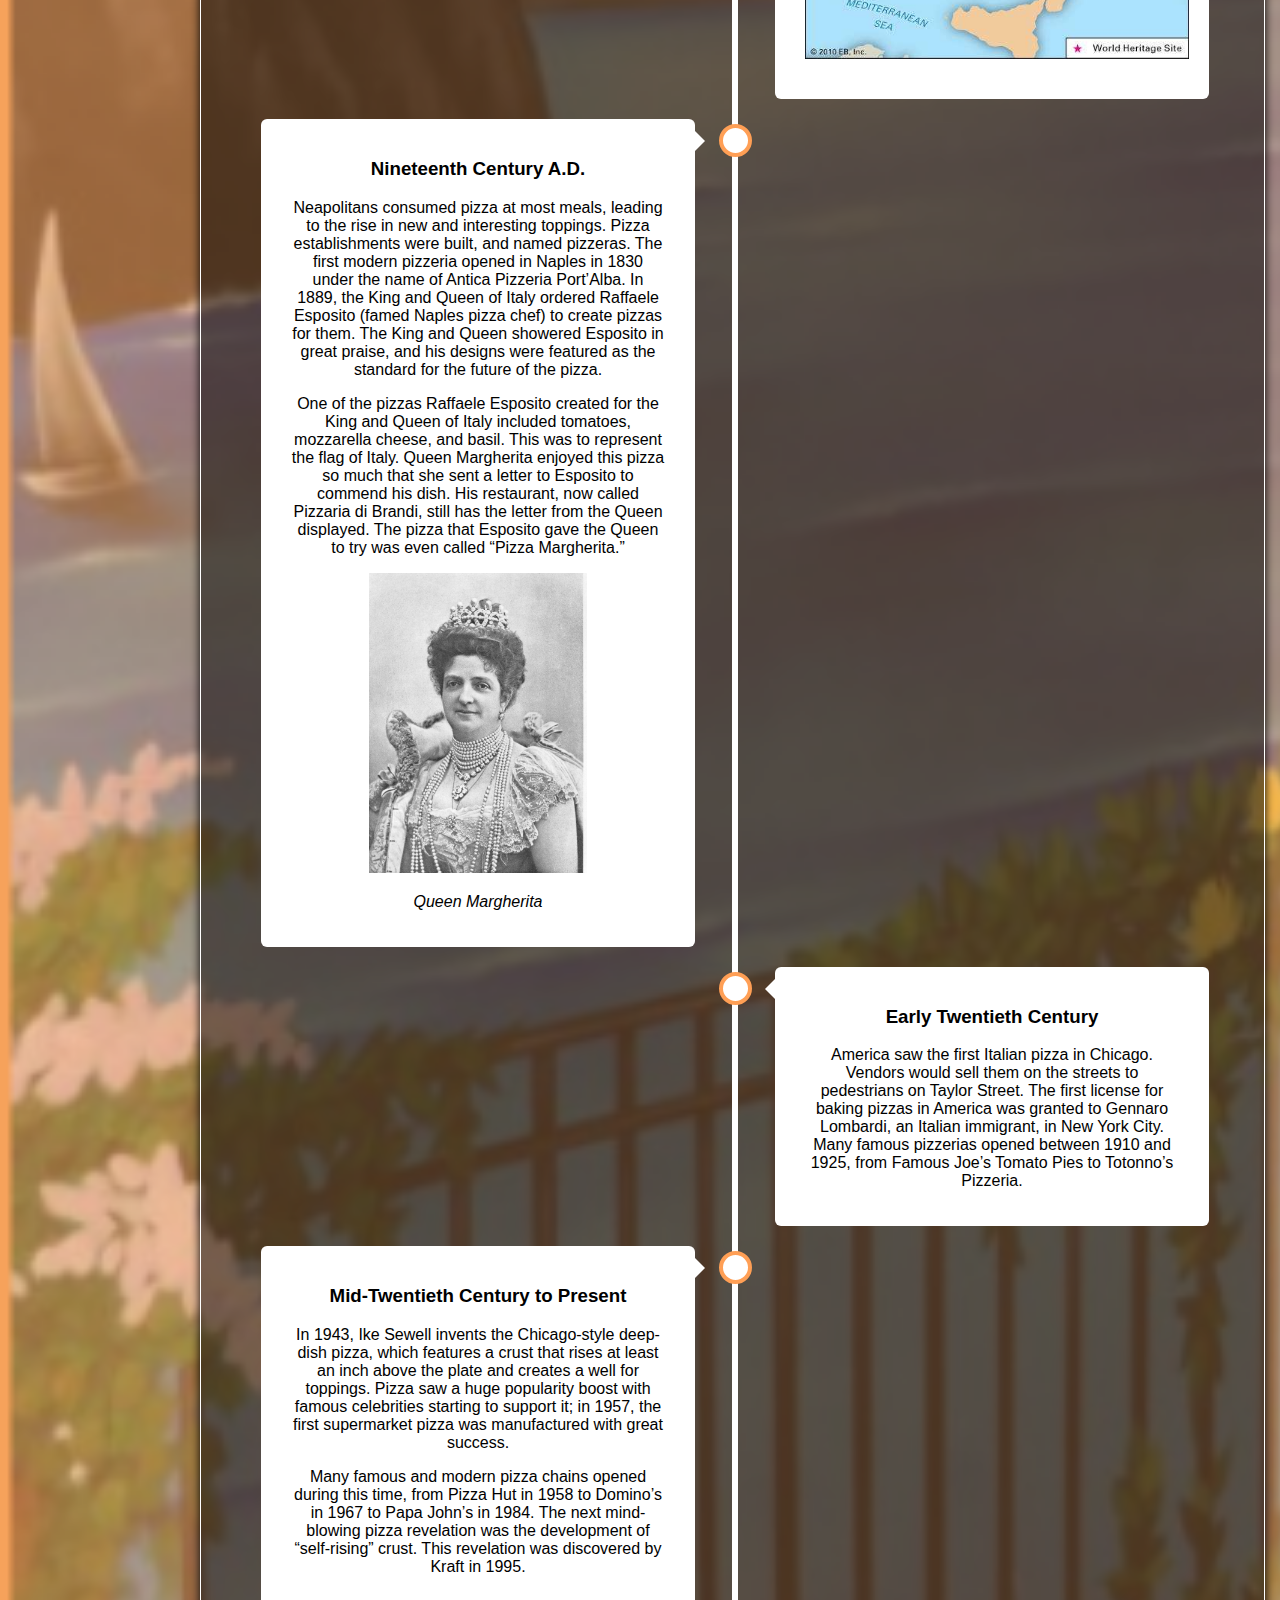
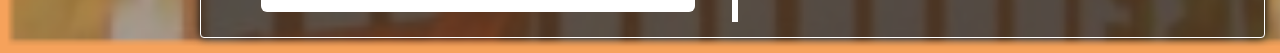
==== commit 62388390: "Update index.html" ====
--- a/index.html
+++ b/index.html
@@ -35,7 +35,8 @@
     <div class="content">
 <h3>Sixteenth Century A.D.</h3>
    <p>In 1522, tomatoes were first imported to Europe from the newly discovered New World. Naples, Italy is credited with first combining tomatoes with the flatbreads and existing toppings, including olive oil, herbs, and cheese. As a major port and center of Italy, international sailors learned of the food and spread the dish over Europe. It quickly gained popularity, and tourists rushed to try the new dish in Naples. The Queen of Naples, Queen Maria Carolina d’Asburgo Lorena, even had a special oven in her palace used specifically to make pizzas.</p>
-	</div>
+	<p> <img src="nap.jpg"  height="300"></p>
+	  </div>
   </div>
   <div class="container left">
     <div class="content">    
